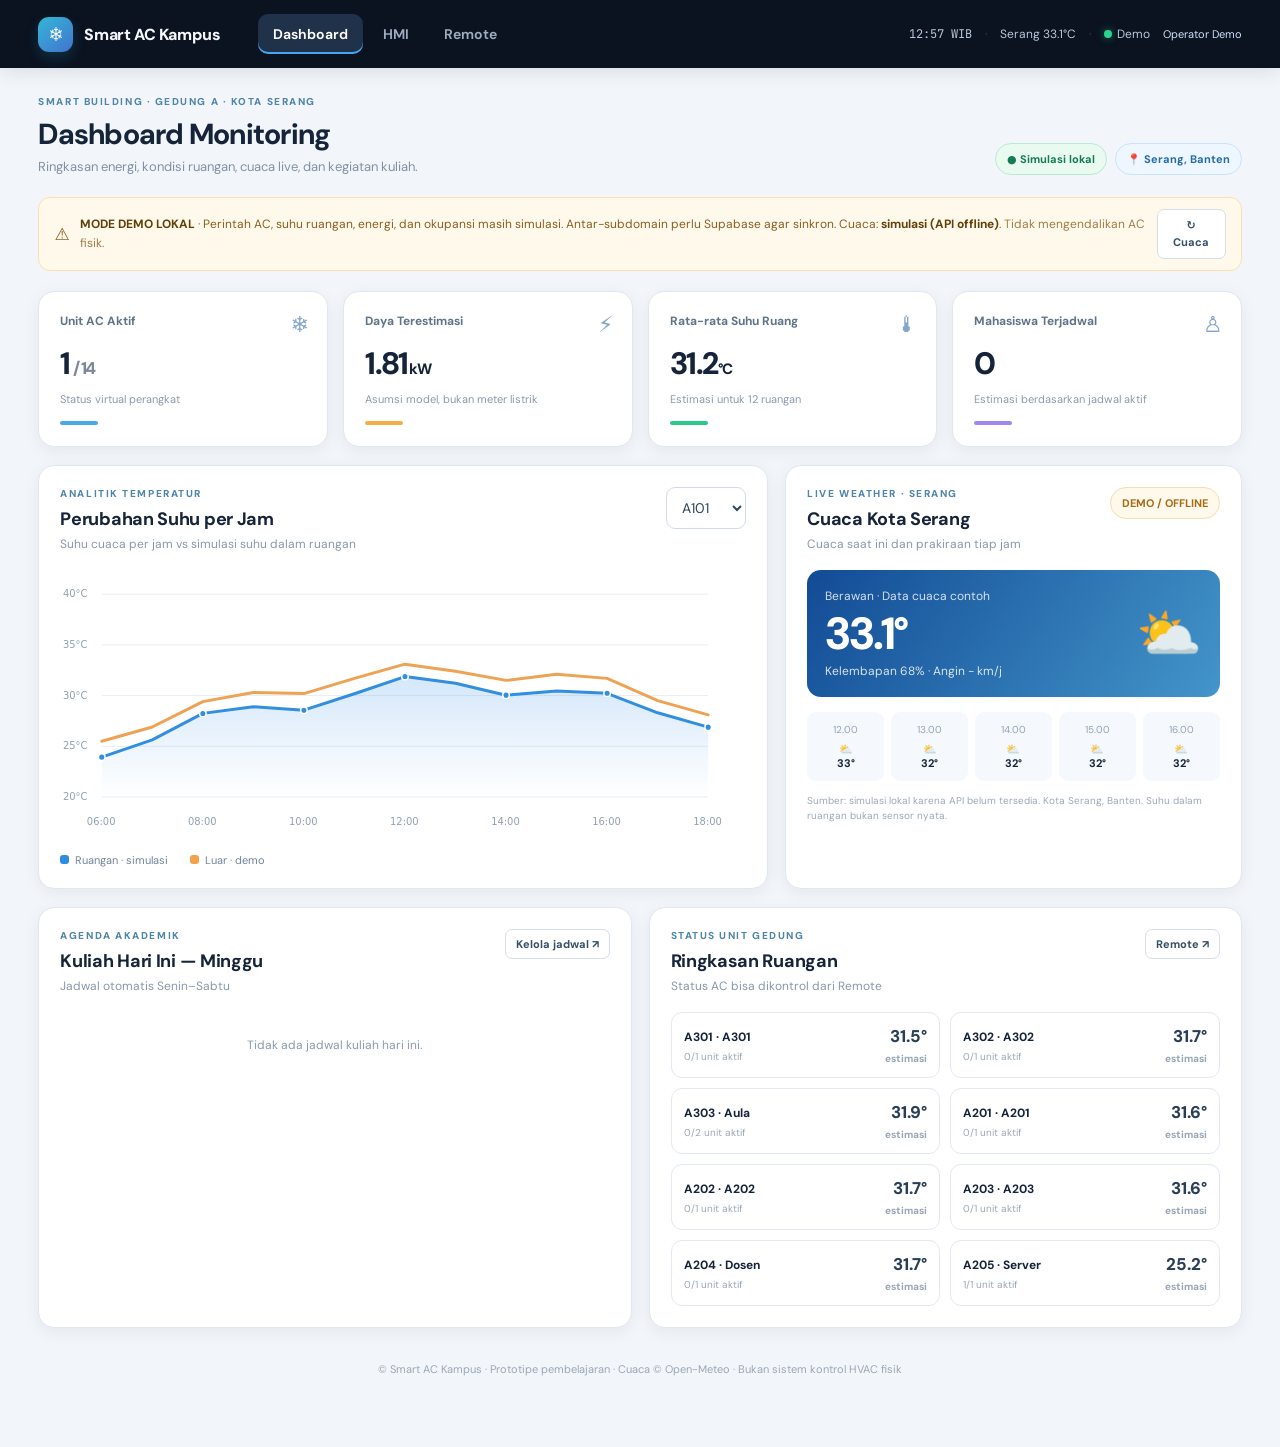
==== index.html @ 3f887e32 "Add files via upload" ====
<!doctype html>
<html lang="id">
<head>
  <meta charset="utf-8" />
  <meta name="viewport" content="width=device-width, initial-scale=1" />
  <meta name="theme-color" content="#0c1320" />
  <meta name="description" content="Smart AC Kampus: monitoring gedung, jadwal kuliah, HMI dan remote terintegrasi cuaca Kota Serang." />
  <title>Dashboard — Smart AC Kampus</title>
  <link rel="stylesheet" href="./style.css" />
</head>
<body data-page="dashboard">
  <div id="app"></div>
  <script src="./config.js"></script>
  <script type="module" src="./app.js"></script>
</body>
</html>
---- style.css ----
@import url('https://fonts.googleapis.com/css2?family=DM+Sans:wght@400;500;600;700;800&family=JetBrains+Mono:wght@400;500;600;700&display=swap');
:root{font-family:'DM Sans',system-ui,Arial,sans-serif;color:#16243a;background:#f2f5f9;font-size:14px;font-synthesis:none}*{box-sizing:border-box}body{margin:0}button,input,select{font:inherit}button{cursor:pointer}button:disabled{opacity:.55;cursor:not-allowed}a{color:inherit;text-decoration:none}button:focus-visible,a:focus-visible,input:focus-visible,select:focus-visible{outline:3px solid #93c5fd;outline-offset:2px}h1,h2,h3,p{margin-top:0}h1{font-size:29px;letter-spacing:-.75px;margin-bottom:5px}h2{font-size:18px;letter-spacing:-.3px;margin-bottom:5px}h3{font-size:14px;margin-bottom:8px}.mono{font-family:'JetBrains Mono',monospace}.subtle{color:#7c889a}.micro{font-size:11px;color:#8190a5}.eyebrow{font-size:10px;letter-spacing:1.55px;color:#4e85a9;font-weight:800;margin-bottom:7px}.strong{font-weight:800}.topbar{background:#0b1220;color:#f5f7fb;min-height:68px;display:flex;align-items:center;padding:0 clamp(17px,3vw,44px);gap:26px;position:sticky;top:0;z-index:50;box-shadow:0 4px 18px #09101d19}.brand{display:flex;align-items:center;gap:11px;font-size:16px;font-weight:800;white-space:nowrap;letter-spacing:-.4px}.brand-icon{width:35px;height:35px;border-radius:11px;background:linear-gradient(140deg,#34b7d6,#4273cf);display:grid;place-items:center;font-size:19px;box-shadow:0 6px 14px #19b8de30}.nav{display:flex;gap:5px;margin-left:12px}.nav a{padding:11px 15px;border-radius:10px;color:#9eacc0;font-weight:650;white-space:nowrap}.nav a.active,.nav a:hover{background:#20314a;color:white}.nav a.active{box-shadow:inset 0 -2px #42a6f5}.top-right{display:flex;align-items:center;gap:13px;margin-left:auto;font-size:12px;color:#b8c7d9;white-space:nowrap}.live-dot{width:8px;height:8px;border-radius:50%;background:#2bd38c;display:inline-block;margin-right:5px;box-shadow:0 0 9px #23cd8988}.mini-sep{opacity:.3}.link-btn{border:1px solid #41536d;background:transparent;color:#e7f0fa;padding:8px 12px;border-radius:8px}.app-wrap{max-width:1580px;margin:auto;padding:27px clamp(15px,3vw,42px) 60px}.page-title{display:flex;align-items:end;justify-content:space-between;gap:15px;margin-bottom:22px;flex-wrap:wrap}.page-title p{color:#8291a5;font-size:13px;margin:0}.title-badges{display:flex;gap:8px;align-items:center;flex-wrap:wrap}.pill{border:1px solid #dce4eb;border-radius:100px;background:#fff;color:#5c6d80;padding:8px 11px;font-size:11px;font-weight:700}.pill.green{border-color:#bbead4;background:#e9faf1;color:#167c51}.pill.amber{border-color:#f6ddb2;background:#fff9ec;color:#a76b15}.pill.blue{border-color:#c9e3ff;background:#eef6ff;color:#246da8}.demo-bar{margin-bottom:20px;border:1px solid #ffdfaf;background:#fff9eb;border-radius:12px;padding:11px 15px;display:flex;gap:10px;align-items:center;color:#8a5e20;font-size:12px;line-height:1.55}.demo-bar i{font-size:17px;font-style:normal}.demo-bar b{color:#62400a}.demo-bar.online{border-color:#bfebdb;background:#edf9f3;color:#267858}.icon-button{border:1px solid #dae3ee;background:white;color:#49657c;border-radius:9px;padding:9px 11px}.btn{border:1px solid #d6dee9;border-radius:10px;background:white;padding:10px 15px;font-weight:750;color:#35516a;display:inline-flex;align-items:center;justify-content:center;gap:7px;transition:background .15s,border-color .15s}.btn:hover{background:#f1f6fc}.btn.primary{background:#276bcc;color:white;border-color:#276bcc;box-shadow:0 4px 10px #276bcc25}.btn.primary:hover{background:#1559b9}.btn.dark{background:#17283c;color:white;border-color:#17283c}.btn.green{background:#159567;color:white;border-color:#159567}.btn.danger{background:#fff0f0;color:#b73741;border-color:#ffb5b9}.btn.sm{padding:7px 10px;font-size:11px;border-radius:7px}.btn.block{width:100%}.card{background:#fff;border:1px solid #e0e7ef;border-radius:16px;box-shadow:0 4px 16px #213a5510;padding:21px;min-width:0}.section-head{display:flex;align-items:start;justify-content:space-between;gap:10px;margin-bottom:18px}.section-head p{color:#8998aa;font-size:12px;margin:0}.section-head h2{margin-bottom:5px}.stats{display:grid;grid-template-columns:repeat(4,1fr);gap:15px;margin-bottom:18px}.stat{position:relative;overflow:hidden}.stat-icon{position:absolute;right:18px;top:18px;color:#83a5c8;font-size:22px}.stat-val{font-size:31px;font-weight:800;letter-spacing:-1.4px;margin-top:14px}.stat-foot{font-size:11px;color:#8b9aab;margin-top:8px}.stat-label{font-size:12px;color:#5f7488;font-weight:700}.stat-accent{height:4px;background:#48a8e9;border-radius:5px;width:38px;margin-top:15px}.stat-accent.green{background:#2ac889}.stat-accent.orange{background:#f6ad43}.stat-accent.purple{background:#9e87f5}.two-col{display:grid;grid-template-columns:minmax(0,1.6fr) minmax(295px,1fr);gap:17px;margin-bottom:18px}.two-col.equal{grid-template-columns:1fr 1fr}.chart{width:100%;height:278px;display:block;overflow:visible}.chart-area{fill:#3f95ee18}.chart-grid{stroke:#e7edf4;stroke-width:1}.chart-text{font-size:10px;fill:#92a0b0;font-family:system-ui}.legend{display:flex;gap:22px;flex-wrap:wrap;color:#718399;font-size:11px;margin-top:5px}.legend i{display:inline-block;width:9px;height:9px;border-radius:3px;margin-right:6px;background:#2f8de1}.legend i.orange{background:#f3a34a}.weather-feature{padding:18px;background:linear-gradient(125deg,#124b95,#4395ca);border-radius:14px;color:white;display:flex;justify-content:space-between;align-items:center;gap:10px}.weather-feature .big{font-size:45px;font-weight:800;letter-spacing:-2px}.weather-feature .condition{font-size:12px;opacity:.82}.weather-icon{font-size:53px}.weather-mini{display:grid;grid-template-columns:repeat(5,1fr);gap:7px;margin-top:15px}.weather-mini>div{background:#f5f8fc;border-radius:9px;padding:11px 5px;text-align:center}.weather-mini b,.weather-mini span{display:block;font-size:11px}.weather-mini span{color:#94a3b5;font-size:10px;margin-bottom:6px}.weather-footer{font-size:10px;color:#9ba8b9;margin:12px 0 0;line-height:1.5}.table-wrap{overflow:auto}.table{border-collapse:collapse;width:100%;text-align:left;min-width:540px}.table th{padding:12px;color:#8290a3;background:#f4f7fb;font-size:11px;font-weight:800;white-space:nowrap}.table td{border-bottom:1px solid #edf0f4;color:#485a70;padding:13px 12px;font-size:12px}.table tr:last-child td{border-bottom:none}.table strong{color:#23354b}.progress-track{width:100%;height:7px;border-radius:10px;background:#eaf0f5;overflow:hidden}.progress-track span{height:100%;display:block;background:linear-gradient(90deg,#5a9ee7,#2bd3bd);border-radius:10px}.status{border-radius:6px;padding:5px 8px;font-size:10px;font-weight:800;display:inline-flex;align-items:center;gap:5px}.status.on{background:#e4f8ef;color:#17916b}.status.off{background:#eef2f6;color:#79879a}.status.manual{background:#fff0dd;color:#b4771c}.status.alert{background:#ffe9e9;color:#c14948}.units-grid{display:grid;grid-template-columns:repeat(2,1fr);gap:10px}.unit-row{display:flex;justify-content:space-between;align-items:center;border:1px solid #e3e9f1;border-radius:11px;padding:12px;gap:10px}.unit-row strong{font-size:12px}.unit-row small{display:block;color:#9ba7b6;font-size:10px;margin-top:5px}.unit-row .reading{text-align:right;font-size:17px;color:#293f57;font-weight:800}.alarm-strip{border:1px solid #f0d6bf;background:#fff8ef;border-radius:12px;display:flex;align-items:center;gap:14px;padding:12px 15px;margin-bottom:18px;flex-wrap:wrap}.alarm-chip{border-radius:6px;background:#d84a50;color:white;padding:6px 10px;font-weight:800;font-size:12px}.alarm-chip.orange{background:#ea9141}.alarm-chip.yellow{background:#e7bd38;color:#594819}.alarm-message{font-size:12px;color:#825b34;flex:1}.alert-list{display:grid;gap:9px}.alert-item{padding:13px;background:#fff8f4;border:1px solid #fbe4d9;border-radius:10px;font-size:12px;color:#a46f4d}.alert-item strong{display:block;color:#99513e;margin-bottom:4px}.hmi-body{background:#eff1f4;min-height:calc(100vh - 68px)}.hmi-body .app-wrap{max-width:none}.hmi-subtabs{display:flex;align-items:center;gap:7px;flex-wrap:wrap;margin-bottom:16px}.hmi-tab{padding:11px 16px;border-radius:9px 9px 0 0;border:1px solid #ccd3db;background:#e2e5e9;color:#435269;font-weight:650}.hmi-tab.active{background:#fff;color:#162a3e;font-weight:800;border-bottom:2px solid #2b8ddc}.hmi-time-status{margin-left:auto;color:#8494a5;font-size:11px}.hmi-layout{display:grid;grid-template-columns:minmax(0,2.25fr) minmax(275px,.95fr);gap:15px;align-items:start}.industrial{background:#fafbfc;border:1px solid #d6dce3;border-radius:11px;padding:18px;min-width:0}.industrial-title{font-size:12px;font-weight:800;color:#687789;letter-spacing:.9px;margin-bottom:15px}.floor-row{display:grid;grid-template-columns:55px 1fr;gap:11px;align-items:center;margin-bottom:12px}.floor-name{font-size:11px;color:#74869a;font-weight:850;display:flex;align-items:center;gap:9px}.floor-name:after{content:'';height:1px;background:#cbd3db;flex:1}.floor-grid{display:grid;gap:8px}.floor-grid.f3{grid-template-columns:1fr 1fr 2.3fr}.floor-grid.f2{grid-template-columns:repeat(5,1fr)}.floor-grid.f1{grid-template-columns:repeat(3,1fr) 1.65fr}.room-tile{position:relative;min-height:174px;border:1px solid #b8c3cf;background:#eff2f5;border-radius:6px;padding:11px;text-align:left;color:#26394a;display:flex;flex-direction:column;align-items:start;box-shadow:inset 0 1px white;transition:border .15s,background .15s}.room-tile:hover{background:#e5f0fa;border-color:#428ee4}.room-tile.selected{border:2px solid #3b8cde;box-shadow:0 0 0 2px #72b4ff33}.room-tile.hot{background:#fff3e9}.room-tile.server{background:#e0e7ed}.room-code{font-size:13px;font-weight:900}.room-type{font-size:10px;color:#8293a6;margin-top:1px}.room-temp{font-size:24px;letter-spacing:-.7px;font-weight:900;margin-top:8px}.room-temp.hot{color:#c16d23}.room-info{font-size:10px;color:#7e8fa2;margin-top:3px}.unit-chips{margin-top:auto;display:flex;gap:5px;flex-wrap:wrap;padding-top:12px}.unit-chip{display:flex;flex-direction:column;justify-content:center;align-items:center;border:2px solid #263645;color:white;background:#263645;border-radius:5px;min-width:52px;padding:5px 6px;font-size:10px;font-weight:800;line-height:1.2}.unit-chip.off{background:#7d8c9c;border-color:#7d8c9c}.unit-chip.manual{border-color:#f3bb23}.unit-chip.alert{border-color:#e64f54}.plan-bottom{display:flex;gap:18px;font-size:10px;color:#8392a2;margin-top:10px;flex-wrap:wrap}.plan-bottom b{font-size:15px;margin-right:4px}.side-stack{display:grid;gap:13px}.face-unit{padding:12px;border:1px solid #e0e6eb;background:#fff;border-radius:9px;margin:9px 0}.face-unit:first-child{margin-top:0}.face-head{display:flex;justify-content:space-between;gap:6px;align-items:center}.face-actions{display:flex;gap:7px;flex-wrap:wrap;align-items:center;margin-top:12px}.face-actions .btn{padding:7px 10px;font-size:11px}.group-grid{display:grid;grid-template-columns:1fr 1fr;gap:8px;margin-top:12px}.group-grid .btn{font-size:11px;padding:12px 6px}.field-label{display:block;font-size:11px;font-weight:800;color:#78899c;margin-bottom:7px}.select,.input{border:1px solid #d3dce6;border-radius:9px;background:#fff;padding:10px 11px;color:#30475e;min-width:0}.select.full,.input.full{width:100%}.toggle-row{display:flex;justify-content:space-between;align-items:center;gap:15px;border-bottom:1px solid #e3e9ee;padding:12px 0;font-size:13px}.toggle-row input[type=checkbox]{width:18px;height:18px;accent-color:#267cd4}.form-columns{display:grid;grid-template-columns:1fr 1fr;gap:25px}.subhead{font-weight:800;color:#677c8e;font-size:12px;letter-spacing:.9px;margin:27px 0 12px}.days-tabs{display:flex;gap:7px;flex-wrap:wrap;margin-bottom:15px}.days-tabs button{padding:10px 15px;border:1px solid #dce3eb;border-radius:9px;background:#fff;color:#65798d;font-weight:750}.days-tabs button.active{background:#226dbf;color:white;border-color:#226dbf}.form-grid{display:grid;grid-template-columns:1fr 1fr;gap:12px}.modal-backdrop{position:fixed;inset:0;background:#101a2ab8;display:grid;place-items:center;z-index:100;padding:15px}.modal{width:min(510px,100%);background:#fff;border-radius:18px;padding:25px;box-shadow:0 25px 80px #0006}.modal .field-label{margin:12px 0 5px}.modal-actions{display:flex;justify-content:end;gap:10px;margin-top:23px}.remote-body{background:#101216;color:#edf1f5;min-height:calc(100vh - 68px)}.remote-body .app-wrap{max-width:1240px}.remote-head{text-align:center;margin:5px 0 25px}.remote-head h1{color:white}.remote-head p{color:#96a0b1}.remote-head .pill{background:#1d2834;color:#add7fe;border-color:#314255}.remote-layout{display:grid;grid-template-columns:minmax(290px,.9fr) minmax(350px,1.1fr);gap:45px;align-items:start;margin-top:23px}.remote-side .dark-card{background:#1d222a;color:#d9e0e9;border:1px solid #303b46;border-radius:15px;padding:20px;margin-bottom:16px}.remote-side .dark-card h2{color:white}.remote-side .dark-card p{font-size:12px;color:#93a1b3}.remote-side .select{background:#151b23;border-color:#425269;color:#e5effb}.remote-side .status{margin-top:8px}.remote-side .label-value{border-bottom:1px solid #36404e;padding:12px 0;display:flex;justify-content:space-between;font-size:12px;color:#99aabe}.remote-side .label-value strong{color:#f0f7ff}.remote-control-wrap{display:flex;flex-direction:column;align-items:center;gap:13px}.remote-shell{background:linear-gradient(140deg,#f9f9f5,#d9ddd9);padding:24px;border-radius:39px;width:min(385px,100%);box-shadow:0 26px 55px #0007,inset 0 3px #ffffff; color:#111c19;border:1px solid #fff}.remote-screen{background:linear-gradient(145deg,#b5c9ad,#a9c2a5);height:188px;border-radius:14px;border:3px solid #91aa8d;padding:14px;color:#1b3420;font-family:'JetBrains Mono',monospace;box-shadow:inset 0 3px 8px #6a8a6e30}.screen-top,.screen-bottom{display:flex;justify-content:space-between;font-size:11px}.screen-temp{font-size:74px;text-align:center;font-weight:650;line-height:1.35;letter-spacing:-5px}.screen-temp sup{font-size:24px;letter-spacing:0;vertical-align:top;position:relative;top:19px}.screen-bottom{font-size:10px;justify-content:center;gap:8px}.screen-mode{text-align:right;font-size:10px;margin-top:7px}.remote-device-label{text-align:center;color:#192c2b;font-weight:850;margin:16px 0 2px}.remote-device-detail{text-align:center;font-size:10px;color:#8d9da5;margin-bottom:17px}.remote-buttons{display:grid;grid-template-columns:repeat(3,1fr);gap:12px}.remote-button{height:56px;border-radius:15px;border:1px solid #ffffff;background:linear-gradient(#fefefe,#dee1df);box-shadow:0 3px 0 #bbc1bd,0 6px 9px #0002;color:#203347;font-size:13px;font-weight:850}.remote-button:active{transform:translateY(2px);box-shadow:0 1px 0 #bbc1bd}.remote-button.power.active{background:linear-gradient(#23bc65,#178448);color:#fff;border-color:#1ba253}.remote-button.power.off{background:linear-gradient(#d45a64,#a92c42);color:#fff}.remote-button.plusminus{font-size:27px}.remote-button.manual{grid-column:1/4;border:2px solid #4e9afb;height:54px}.remote-device-foot{text-align:center;color:#8795a6;font-size:11px;line-height:1.65;max-width:390px}.remote-body .demo-bar{background:#20252b;border:1px solid #544a31;color:#dbc18b}.remote-body .demo-bar.online{border-color:#276049;color:#90dcba}.remote-body .demo-bar b{color:#fff0cb}.remote-body .page-title,.remote-body .alarm-strip{display:none}.remote-body .status.on{background:#153c2d}.remote-body .status.manual{background:#513f26}.remote-body .status.off{background:#354150}.toast-stack{position:fixed;right:18px;bottom:18px;z-index:120;display:grid;gap:9px}.toast{max-width:370px;border-radius:11px;background:#21334b;color:white;font-size:12px;padding:12px 15px;box-shadow:0 12px 30px #12203055}.toast.error{background:#a3383f}.auth-area{display:flex;align-items:center;gap:7px}.help-line{font-size:11px;color:#94a1b2;line-height:1.7}.foot-note{text-align:center;margin-top:34px;color:#9ba7b5;font-size:11px}.busy{opacity:.65;pointer-events:none}.user-tag{color:#cfe2fa;font-size:11px;max-width:120px;overflow:hidden;text-overflow:ellipsis}.empty{padding:25px;text-align:center;color:#8b9aad;font-size:12px}.notice{padding:13px;border-radius:9px;background:#f0f6fe;color:#47769c;border:1px solid #d5e9fc;font-size:12px}.divider{height:1px;background:#e7edf3;margin:15px 0}.remote-body .divider{background:#3e4751}@media(max-width:1160px){.top-right .mini-sep,.top-right .header-conditions{display:none}.hmi-layout{grid-template-columns:1fr}.side-stack{grid-template-columns:repeat(2,1fr)}.side-stack>.industrial:last-child{grid-column:1/-1}.floor-grid.f2{grid-template-columns:repeat(5,1fr)}.two-col{grid-template-columns:1fr 1fr}}@media(max-width:900px){.topbar{flex-wrap:wrap;gap:9px;min-height:66px;padding:9px 16px}.brand{font-size:14px}.nav{order:3;width:100%;margin:0;justify-content:center}.nav a{padding:9px 15px}.top-right{font-size:11px}.stats{grid-template-columns:repeat(2,1fr)}.two-col,.two-col.equal{grid-template-columns:1fr}.remote-layout{grid-template-columns:1fr;gap:20px}.remote-side{order:2;display:grid;grid-template-columns:1fr 1fr;gap:12px}.remote-side .dark-card{margin:0}.remote-control-wrap{order:1}.app-wrap{padding-top:18px}}@media(max-width:640px){.top-right .header-clock,.top-right .user-tag{display:none}.brand{font-size:13px}.nav a{font-size:12px}.app-wrap{padding:18px 11px 50px}.page-title h1{font-size:25px}.card{padding:15px;border-radius:12px}.stats{gap:9px}.stat-val{font-size:25px}.stat{min-height:140px}.weather-mini{grid-template-columns:repeat(5,1fr)}.weather-mini>div{padding:9px 2px}.units-grid{grid-template-columns:1fr}.floorplan-overflow{overflow-x:auto}.floorplan-inner{min-width:780px}.side-stack{grid-template-columns:1fr}.side-stack>.industrial:last-child{grid-column:auto}.form-columns,.form-grid{grid-template-columns:1fr}.hmi-time-status{width:100%;margin:0}.industrial{padding:13px}.remote-side{grid-template-columns:1fr}.remote-shell{width:min(370px,100%);padding:20px}.remote-screen{height:177px}.remote-device-foot{max-width:350px}.remote-head h1{font-size:24px}}
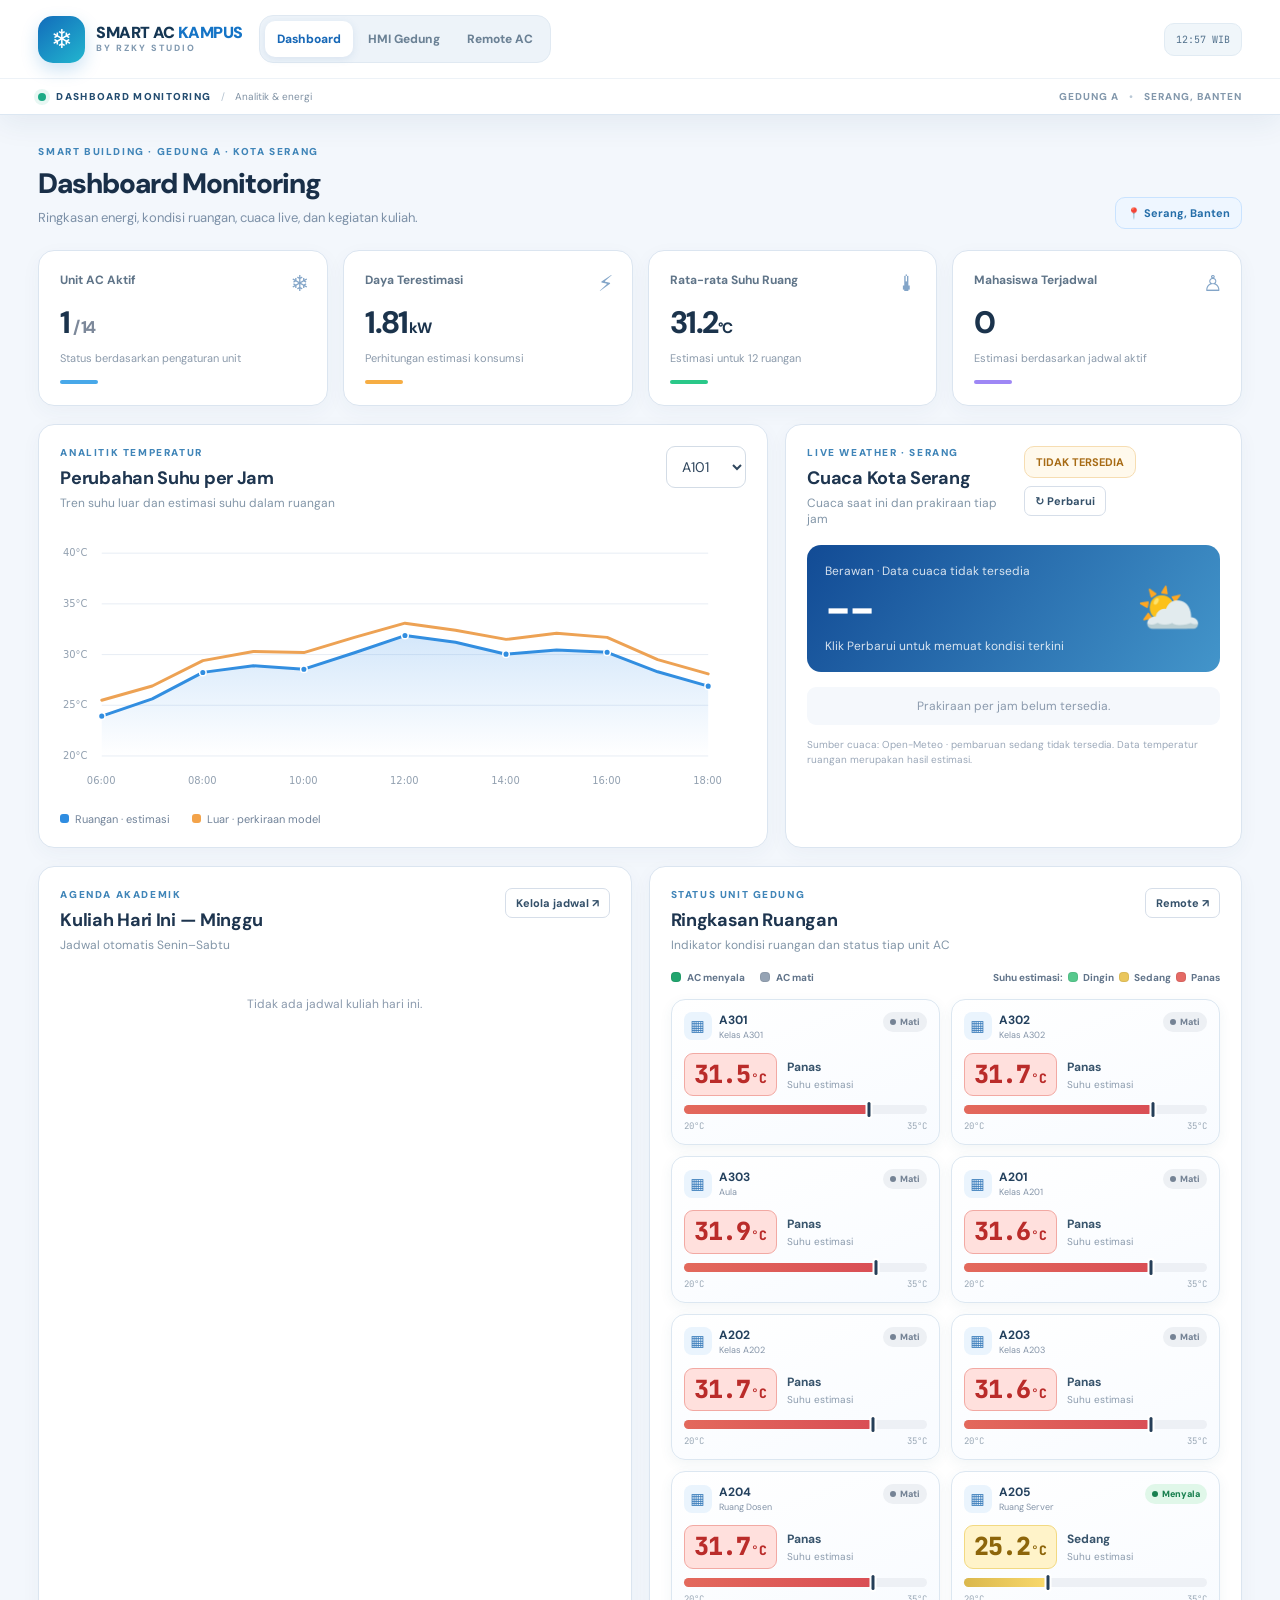
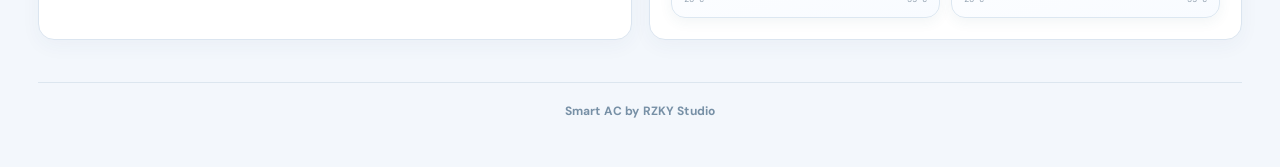
==== commit 217abcd0: "Add files via upload" ====
--- a/index.html
+++ b/index.html
@@ -3,9 +3,9 @@
 <head>
   <meta charset="utf-8" />
   <meta name="viewport" content="width=device-width, initial-scale=1" />
-  <meta name="theme-color" content="#0c1320" />
+  <meta name="theme-color" content="#f3f7fc" />
   <meta name="description" content="Smart AC Kampus: monitoring gedung, jadwal kuliah, HMI dan remote terintegrasi cuaca Kota Serang." />
-  <title>Dashboard — Smart AC Kampus</title>
+  <title>Dashboard Monitoring | Smart AC by RZKY Studio</title>
   <link rel="stylesheet" href="./style.css" />
 </head>
 <body data-page="dashboard">
--- a/style.css
+++ b/style.css
@@ -1,2 +1,329 @@
 @import url('https://fonts.googleapis.com/css2?family=DM+Sans:wght@400;500;600;700;800&family=JetBrains+Mono:wght@400;500;600;700&display=swap');
 :root{font-family:'DM Sans',system-ui,Arial,sans-serif;color:#16243a;background:#f2f5f9;font-size:14px;font-synthesis:none}*{box-sizing:border-box}body{margin:0}button,input,select{font:inherit}button{cursor:pointer}button:disabled{opacity:.55;cursor:not-allowed}a{color:inherit;text-decoration:none}button:focus-visible,a:focus-visible,input:focus-visible,select:focus-visible{outline:3px solid #93c5fd;outline-offset:2px}h1,h2,h3,p{margin-top:0}h1{font-size:29px;letter-spacing:-.75px;margin-bottom:5px}h2{font-size:18px;letter-spacing:-.3px;margin-bottom:5px}h3{font-size:14px;margin-bottom:8px}.mono{font-family:'JetBrains Mono',monospace}.subtle{color:#7c889a}.micro{font-size:11px;color:#8190a5}.eyebrow{font-size:10px;letter-spacing:1.55px;color:#4e85a9;font-weight:800;margin-bottom:7px}.strong{font-weight:800}.topbar{background:#0b1220;color:#f5f7fb;min-height:68px;display:flex;align-items:center;padding:0 clamp(17px,3vw,44px);gap:26px;position:sticky;top:0;z-index:50;box-shadow:0 4px 18px #09101d19}.brand{display:flex;align-items:center;gap:11px;font-size:16px;font-weight:800;white-space:nowrap;letter-spacing:-.4px}.brand-icon{width:35px;height:35px;border-radius:11px;background:linear-gradient(140deg,#34b7d6,#4273cf);display:grid;place-items:center;font-size:19px;box-shadow:0 6px 14px #19b8de30}.nav{display:flex;gap:5px;margin-left:12px}.nav a{padding:11px 15px;border-radius:10px;color:#9eacc0;font-weight:650;white-space:nowrap}.nav a.active,.nav a:hover{background:#20314a;color:white}.nav a.active{box-shadow:inset 0 -2px #42a6f5}.top-right{display:flex;align-items:center;gap:13px;margin-left:auto;font-size:12px;color:#b8c7d9;white-space:nowrap}.live-dot{width:8px;height:8px;border-radius:50%;background:#2bd38c;display:inline-block;margin-right:5px;box-shadow:0 0 9px #23cd8988}.mini-sep{opacity:.3}.link-btn{border:1px solid #41536d;background:transparent;color:#e7f0fa;padding:8px 12px;border-radius:8px}.app-wrap{max-width:1580px;margin:auto;padding:27px clamp(15px,3vw,42px) 60px}.page-title{display:flex;align-items:end;justify-content:space-between;gap:15px;margin-bottom:22px;flex-wrap:wrap}.page-title p{color:#8291a5;font-size:13px;margin:0}.title-badges{display:flex;gap:8px;align-items:center;flex-wrap:wrap}.pill{border:1px solid #dce4eb;border-radius:100px;background:#fff;color:#5c6d80;padding:8px 11px;font-size:11px;font-weight:700}.pill.green{border-color:#bbead4;background:#e9faf1;color:#167c51}.pill.amber{border-color:#f6ddb2;background:#fff9ec;color:#a76b15}.pill.blue{border-color:#c9e3ff;background:#eef6ff;color:#246da8}.demo-bar{margin-bottom:20px;border:1px solid #ffdfaf;background:#fff9eb;border-radius:12px;padding:11px 15px;display:flex;gap:10px;align-items:center;color:#8a5e20;font-size:12px;line-height:1.55}.demo-bar i{font-size:17px;font-style:normal}.demo-bar b{color:#62400a}.demo-bar.online{border-color:#bfebdb;background:#edf9f3;color:#267858}.icon-button{border:1px solid #dae3ee;background:white;color:#49657c;border-radius:9px;padding:9px 11px}.btn{border:1px solid #d6dee9;border-radius:10px;background:white;padding:10px 15px;font-weight:750;color:#35516a;display:inline-flex;align-items:center;justify-content:center;gap:7px;transition:background .15s,border-color .15s}.btn:hover{background:#f1f6fc}.btn.primary{background:#276bcc;color:white;border-color:#276bcc;box-shadow:0 4px 10px #276bcc25}.btn.primary:hover{background:#1559b9}.btn.dark{background:#17283c;color:white;border-color:#17283c}.btn.green{background:#159567;color:white;border-color:#159567}.btn.danger{background:#fff0f0;color:#b73741;border-color:#ffb5b9}.btn.sm{padding:7px 10px;font-size:11px;border-radius:7px}.btn.block{width:100%}.card{background:#fff;border:1px solid #e0e7ef;border-radius:16px;box-shadow:0 4px 16px #213a5510;padding:21px;min-width:0}.section-head{display:flex;align-items:start;justify-content:space-between;gap:10px;margin-bottom:18px}.section-head p{color:#8998aa;font-size:12px;margin:0}.section-head h2{margin-bottom:5px}.stats{display:grid;grid-template-columns:repeat(4,1fr);gap:15px;margin-bottom:18px}.stat{position:relative;overflow:hidden}.stat-icon{position:absolute;right:18px;top:18px;color:#83a5c8;font-size:22px}.stat-val{font-size:31px;font-weight:800;letter-spacing:-1.4px;margin-top:14px}.stat-foot{font-size:11px;color:#8b9aab;margin-top:8px}.stat-label{font-size:12px;color:#5f7488;font-weight:700}.stat-accent{height:4px;background:#48a8e9;border-radius:5px;width:38px;margin-top:15px}.stat-accent.green{background:#2ac889}.stat-accent.orange{background:#f6ad43}.stat-accent.purple{background:#9e87f5}.two-col{display:grid;grid-template-columns:minmax(0,1.6fr) minmax(295px,1fr);gap:17px;margin-bottom:18px}.two-col.equal{grid-template-columns:1fr 1fr}.chart{width:100%;height:278px;display:block;overflow:visible}.chart-area{fill:#3f95ee18}.chart-grid{stroke:#e7edf4;stroke-width:1}.chart-text{font-size:10px;fill:#92a0b0;font-family:system-ui}.legend{display:flex;gap:22px;flex-wrap:wrap;color:#718399;font-size:11px;margin-top:5px}.legend i{display:inline-block;width:9px;height:9px;border-radius:3px;margin-right:6px;background:#2f8de1}.legend i.orange{background:#f3a34a}.weather-feature{padding:18px;background:linear-gradient(125deg,#124b95,#4395ca);border-radius:14px;color:white;display:flex;justify-content:space-between;align-items:center;gap:10px}.weather-feature .big{font-size:45px;font-weight:800;letter-spacing:-2px}.weather-feature .condition{font-size:12px;opacity:.82}.weather-icon{font-size:53px}.weather-mini{display:grid;grid-template-columns:repeat(5,1fr);gap:7px;margin-top:15px}.weather-mini>div{background:#f5f8fc;border-radius:9px;padding:11px 5px;text-align:center}.weather-mini b,.weather-mini span{display:block;font-size:11px}.weather-mini span{color:#94a3b5;font-size:10px;margin-bottom:6px}.weather-footer{font-size:10px;color:#9ba8b9;margin:12px 0 0;line-height:1.5}.table-wrap{overflow:auto}.table{border-collapse:collapse;width:100%;text-align:left;min-width:540px}.table th{padding:12px;color:#8290a3;background:#f4f7fb;font-size:11px;font-weight:800;white-space:nowrap}.table td{border-bottom:1px solid #edf0f4;color:#485a70;padding:13px 12px;font-size:12px}.table tr:last-child td{border-bottom:none}.table strong{color:#23354b}.progress-track{width:100%;height:7px;border-radius:10px;background:#eaf0f5;overflow:hidden}.progress-track span{height:100%;display:block;background:linear-gradient(90deg,#5a9ee7,#2bd3bd);border-radius:10px}.status{border-radius:6px;padding:5px 8px;font-size:10px;font-weight:800;display:inline-flex;align-items:center;gap:5px}.status.on{background:#e4f8ef;color:#17916b}.status.off{background:#eef2f6;color:#79879a}.status.manual{background:#fff0dd;color:#b4771c}.status.alert{background:#ffe9e9;color:#c14948}.units-grid{display:grid;grid-template-columns:repeat(2,1fr);gap:10px}.unit-row{display:flex;justify-content:space-between;align-items:center;border:1px solid #e3e9f1;border-radius:11px;padding:12px;gap:10px}.unit-row strong{font-size:12px}.unit-row small{display:block;color:#9ba7b6;font-size:10px;margin-top:5px}.unit-row .reading{text-align:right;font-size:17px;color:#293f57;font-weight:800}.alarm-strip{border:1px solid #f0d6bf;background:#fff8ef;border-radius:12px;display:flex;align-items:center;gap:14px;padding:12px 15px;margin-bottom:18px;flex-wrap:wrap}.alarm-chip{border-radius:6px;background:#d84a50;color:white;padding:6px 10px;font-weight:800;font-size:12px}.alarm-chip.orange{background:#ea9141}.alarm-chip.yellow{background:#e7bd38;color:#594819}.alarm-message{font-size:12px;color:#825b34;flex:1}.alert-list{display:grid;gap:9px}.alert-item{padding:13px;background:#fff8f4;border:1px solid #fbe4d9;border-radius:10px;font-size:12px;color:#a46f4d}.alert-item strong{display:block;color:#99513e;margin-bottom:4px}.hmi-body{background:#eff1f4;min-height:calc(100vh - 68px)}.hmi-body .app-wrap{max-width:none}.hmi-subtabs{display:flex;align-items:center;gap:7px;flex-wrap:wrap;margin-bottom:16px}.hmi-tab{padding:11px 16px;border-radius:9px 9px 0 0;border:1px solid #ccd3db;background:#e2e5e9;color:#435269;font-weight:650}.hmi-tab.active{background:#fff;color:#162a3e;font-weight:800;border-bottom:2px solid #2b8ddc}.hmi-time-status{margin-left:auto;color:#8494a5;font-size:11px}.hmi-layout{display:grid;grid-template-columns:minmax(0,2.25fr) minmax(275px,.95fr);gap:15px;align-items:start}.industrial{background:#fafbfc;border:1px solid #d6dce3;border-radius:11px;padding:18px;min-width:0}.industrial-title{font-size:12px;font-weight:800;color:#687789;letter-spacing:.9px;margin-bottom:15px}.floor-row{display:grid;grid-template-columns:55px 1fr;gap:11px;align-items:center;margin-bottom:12px}.floor-name{font-size:11px;color:#74869a;font-weight:850;display:flex;align-items:center;gap:9px}.floor-name:after{content:'';height:1px;background:#cbd3db;flex:1}.floor-grid{display:grid;gap:8px}.floor-grid.f3{grid-template-columns:1fr 1fr 2.3fr}.floor-grid.f2{grid-template-columns:repeat(5,1fr)}.floor-grid.f1{grid-template-columns:repeat(3,1fr) 1.65fr}.room-tile{position:relative;min-height:174px;border:1px solid #b8c3cf;background:#eff2f5;border-radius:6px;padding:11px;text-align:left;color:#26394a;display:flex;flex-direction:column;align-items:start;box-shadow:inset 0 1px white;transition:border .15s,background .15s}.room-tile:hover{background:#e5f0fa;border-color:#428ee4}.room-tile.selected{border:2px solid #3b8cde;box-shadow:0 0 0 2px #72b4ff33}.room-tile.hot{background:#fff3e9}.room-tile.server{background:#e0e7ed}.room-code{font-size:13px;font-weight:900}.room-type{font-size:10px;color:#8293a6;margin-top:1px}.room-temp{font-size:24px;letter-spacing:-.7px;font-weight:900;margin-top:8px}.room-temp.hot{color:#c16d23}.room-info{font-size:10px;color:#7e8fa2;margin-top:3px}.unit-chips{margin-top:auto;display:flex;gap:5px;flex-wrap:wrap;padding-top:12px}.unit-chip{display:flex;flex-direction:column;justify-content:center;align-items:center;border:2px solid #263645;color:white;background:#263645;border-radius:5px;min-width:52px;padding:5px 6px;font-size:10px;font-weight:800;line-height:1.2}.unit-chip.off{background:#7d8c9c;border-color:#7d8c9c}.unit-chip.manual{border-color:#f3bb23}.unit-chip.alert{border-color:#e64f54}.plan-bottom{display:flex;gap:18px;font-size:10px;color:#8392a2;margin-top:10px;flex-wrap:wrap}.plan-bottom b{font-size:15px;margin-right:4px}.side-stack{display:grid;gap:13px}.face-unit{padding:12px;border:1px solid #e0e6eb;background:#fff;border-radius:9px;margin:9px 0}.face-unit:first-child{margin-top:0}.face-head{display:flex;justify-content:space-between;gap:6px;align-items:center}.face-actions{display:flex;gap:7px;flex-wrap:wrap;align-items:center;margin-top:12px}.face-actions .btn{padding:7px 10px;font-size:11px}.group-grid{display:grid;grid-template-columns:1fr 1fr;gap:8px;margin-top:12px}.group-grid .btn{font-size:11px;padding:12px 6px}.field-label{display:block;font-size:11px;font-weight:800;color:#78899c;margin-bottom:7px}.select,.input{border:1px solid #d3dce6;border-radius:9px;background:#fff;padding:10px 11px;color:#30475e;min-width:0}.select.full,.input.full{width:100%}.toggle-row{display:flex;justify-content:space-between;align-items:center;gap:15px;border-bottom:1px solid #e3e9ee;padding:12px 0;font-size:13px}.toggle-row input[type=checkbox]{width:18px;height:18px;accent-color:#267cd4}.form-columns{display:grid;grid-template-columns:1fr 1fr;gap:25px}.subhead{font-weight:800;color:#677c8e;font-size:12px;letter-spacing:.9px;margin:27px 0 12px}.days-tabs{display:flex;gap:7px;flex-wrap:wrap;margin-bottom:15px}.days-tabs button{padding:10px 15px;border:1px solid #dce3eb;border-radius:9px;background:#fff;color:#65798d;font-weight:750}.days-tabs button.active{background:#226dbf;color:white;border-color:#226dbf}.form-grid{display:grid;grid-template-columns:1fr 1fr;gap:12px}.modal-backdrop{position:fixed;inset:0;background:#101a2ab8;display:grid;place-items:center;z-index:100;padding:15px}.modal{width:min(510px,100%);background:#fff;border-radius:18px;padding:25px;box-shadow:0 25px 80px #0006}.modal .field-label{margin:12px 0 5px}.modal-actions{display:flex;justify-content:end;gap:10px;margin-top:23px}.remote-body{background:#101216;color:#edf1f5;min-height:calc(100vh - 68px)}.remote-body .app-wrap{max-width:1240px}.remote-head{text-align:center;margin:5px 0 25px}.remote-head h1{color:white}.remote-head p{color:#96a0b1}.remote-head .pill{background:#1d2834;color:#add7fe;border-color:#314255}.remote-layout{display:grid;grid-template-columns:minmax(290px,.9fr) minmax(350px,1.1fr);gap:45px;align-items:start;margin-top:23px}.remote-side .dark-card{background:#1d222a;color:#d9e0e9;border:1px solid #303b46;border-radius:15px;padding:20px;margin-bottom:16px}.remote-side .dark-card h2{color:white}.remote-side .dark-card p{font-size:12px;color:#93a1b3}.remote-side .select{background:#151b23;border-color:#425269;color:#e5effb}.remote-side .status{margin-top:8px}.remote-side .label-value{border-bottom:1px solid #36404e;padding:12px 0;display:flex;justify-content:space-between;font-size:12px;color:#99aabe}.remote-side .label-value strong{color:#f0f7ff}.remote-control-wrap{display:flex;flex-direction:column;align-items:center;gap:13px}.remote-shell{background:linear-gradient(140deg,#f9f9f5,#d9ddd9);padding:24px;border-radius:39px;width:min(385px,100%);box-shadow:0 26px 55px #0007,inset 0 3px #ffffff; color:#111c19;border:1px solid #fff}.remote-screen{background:linear-gradient(145deg,#b5c9ad,#a9c2a5);height:188px;border-radius:14px;border:3px solid #91aa8d;padding:14px;color:#1b3420;font-family:'JetBrains Mono',monospace;box-shadow:inset 0 3px 8px #6a8a6e30}.screen-top,.screen-bottom{display:flex;justify-content:space-between;font-size:11px}.screen-temp{font-size:74px;text-align:center;font-weight:650;line-height:1.35;letter-spacing:-5px}.screen-temp sup{font-size:24px;letter-spacing:0;vertical-align:top;position:relative;top:19px}.screen-bottom{font-size:10px;justify-content:center;gap:8px}.screen-mode{text-align:right;font-size:10px;margin-top:7px}.remote-device-label{text-align:center;color:#192c2b;font-weight:850;margin:16px 0 2px}.remote-device-detail{text-align:center;font-size:10px;color:#8d9da5;margin-bottom:17px}.remote-buttons{display:grid;grid-template-columns:repeat(3,1fr);gap:12px}.remote-button{height:56px;border-radius:15px;border:1px solid #ffffff;background:linear-gradient(#fefefe,#dee1df);box-shadow:0 3px 0 #bbc1bd,0 6px 9px #0002;color:#203347;font-size:13px;font-weight:850}.remote-button:active{transform:translateY(2px);box-shadow:0 1px 0 #bbc1bd}.remote-button.power.active{background:linear-gradient(#23bc65,#178448);color:#fff;border-color:#1ba253}.remote-button.power.off{background:linear-gradient(#d45a64,#a92c42);color:#fff}.remote-button.plusminus{font-size:27px}.remote-button.manual{grid-column:1/4;border:2px solid #4e9afb;height:54px}.remote-device-foot{text-align:center;color:#8795a6;font-size:11px;line-height:1.65;max-width:390px}.remote-body .demo-bar{background:#20252b;border:1px solid #544a31;color:#dbc18b}.remote-body .demo-bar.online{border-color:#276049;color:#90dcba}.remote-body .demo-bar b{color:#fff0cb}.remote-body .page-title,.remote-body .alarm-strip{display:none}.remote-body .status.on{background:#153c2d}.remote-body .status.manual{background:#513f26}.remote-body .status.off{background:#354150}.toast-stack{position:fixed;right:18px;bottom:18px;z-index:120;display:grid;gap:9px}.toast{max-width:370px;border-radius:11px;background:#21334b;color:white;font-size:12px;padding:12px 15px;box-shadow:0 12px 30px #12203055}.toast.error{background:#a3383f}.auth-area{display:flex;align-items:center;gap:7px}.help-line{font-size:11px;color:#94a1b2;line-height:1.7}.foot-note{text-align:center;margin-top:34px;color:#9ba7b5;font-size:11px}.busy{opacity:.65;pointer-events:none}.user-tag{color:#cfe2fa;font-size:11px;max-width:120px;overflow:hidden;text-overflow:ellipsis}.empty{padding:25px;text-align:center;color:#8b9aad;font-size:12px}.notice{padding:13px;border-radius:9px;background:#f0f6fe;color:#47769c;border:1px solid #d5e9fc;font-size:12px}.divider{height:1px;background:#e7edf3;margin:15px 0}.remote-body .divider{background:#3e4751}@media(max-width:1160px){.top-right .mini-sep,.top-right .header-conditions{display:none}.hmi-layout{grid-template-columns:1fr}.side-stack{grid-template-columns:repeat(2,1fr)}.side-stack>.industrial:last-child{grid-column:1/-1}.floor-grid.f2{grid-template-columns:repeat(5,1fr)}.two-col{grid-template-columns:1fr 1fr}}@media(max-width:900px){.topbar{flex-wrap:wrap;gap:9px;min-height:66px;padding:9px 16px}.brand{font-size:14px}.nav{order:3;width:100%;margin:0;justify-content:center}.nav a{padding:9px 15px}.top-right{font-size:11px}.stats{grid-template-columns:repeat(2,1fr)}.two-col,.two-col.equal{grid-template-columns:1fr}.remote-layout{grid-template-columns:1fr;gap:20px}.remote-side{order:2;display:grid;grid-template-columns:1fr 1fr;gap:12px}.remote-side .dark-card{margin:0}.remote-control-wrap{order:1}.app-wrap{padding-top:18px}}@media(max-width:640px){.top-right .header-clock,.top-right .user-tag{display:none}.brand{font-size:13px}.nav a{font-size:12px}.app-wrap{padding:18px 11px 50px}.page-title h1{font-size:25px}.card{padding:15px;border-radius:12px}.stats{gap:9px}.stat-val{font-size:25px}.stat{min-height:140px}.weather-mini{grid-template-columns:repeat(5,1fr)}.weather-mini>div{padding:9px 2px}.units-grid{grid-template-columns:1fr}.floorplan-overflow{overflow-x:auto}.floorplan-inner{min-width:780px}.side-stack{grid-template-columns:1fr}.side-stack>.industrial:last-child{grid-column:auto}.form-columns,.form-grid{grid-template-columns:1fr}.hmi-time-status{width:100%;margin:0}.industrial{padding:13px}.remote-side{grid-template-columns:1fr}.remote-shell{width:min(370px,100%);padding:20px}.remote-screen{height:177px}.remote-device-foot{max-width:350px}.remote-head h1{font-size:24px}}
+
+
+/* ================== HMI DENAH STATUS + HEATMAP ==================
+   Status unit: hijau (ON), abu-abu (OFF). Suhu: estimasi model, bukan sensor.
+   Tambahan CSS ini sengaja ada di akhir agar menimpa warna denah sebelumnya.
+*/
+.hmi-body .floor-grid { gap: 9px; }
+.hmi-body .room-tile {
+  min-height: 188px;
+  padding: 11px;
+  border-radius: 11px;
+  box-shadow: 0 2px 8px rgba(25,50,72,.08), inset 0 1px rgba(255,255,255,.7);
+  transition: background .18s, border-color .18s, transform .18s, box-shadow .18s;
+  isolation: isolate;
+}
+.hmi-body .room-tile.room-on {
+  background: linear-gradient(165deg,#e0f9eb 0%,#f1fff7 100%);
+  border: 2px solid #53bd86;
+}
+.hmi-body .room-tile.room-off {
+  background: linear-gradient(165deg,#e8edf2 0%,#f4f6f8 100%);
+  border: 2px solid #aebaca;
+}
+.hmi-body .room-tile.room-on:hover { background: #d0f3df; border-color:#19a566; transform:translateY(-2px); }
+.hmi-body .room-tile.room-off:hover { background: #e1e9ef; border-color:#7b91aa; transform:translateY(-2px); }
+.hmi-body .room-tile.selected { outline: 3px solid #387fdf; outline-offset: 2px; box-shadow: 0 5px 18px #2a67b32b; }
+.room-topline { display:flex; justify-content:space-between; align-items:center; flex-wrap:wrap; gap:5px; width:100%; }
+.room-topline .room-code { color:#19354b; font-size:13px; }
+.room-power {
+  display:inline-flex; align-items:center; gap:5px;
+  padding:4px 6px; border-radius:999px;
+  font-size:9px; letter-spacing:.1px; line-height:1; font-weight:900;
+  white-space:nowrap;
+}
+.room-power.on { color:#08643b; background:#b4edcf; }
+.room-power.off { color:#536477; background:#d4dce6; }
+.room-power i { width:6px; height:6px; display:block; border-radius:50%; background:currentColor; }
+.hmi-body .room-type { color:#597080; font-size:10px; line-height:1.3; margin-top:5px; }
+.temp-badge {
+  display:inline-flex; align-items:baseline; gap:7px;
+  max-width:100%; padding:7px 9px; margin-top:9px;
+  border-radius:9px; border:1px solid transparent;
+  box-shadow: 0 2px 6px rgba(0,0,0,.045);
+}
+.temp-number { font-family:'JetBrains Mono',monospace; font-size:21px; font-weight:900; letter-spacing:-.9px; line-height:1.1; }
+.temp-caption { font-size:8px; font-weight:850; white-space:nowrap; opacity:.85; letter-spacing:.3px; }
+.temp-cool { background:#b8f4ce; border-color:#50c980; color:#08653b; }
+.temp-comfortable { background:#c3f5e9; border-color:#53cdb6; color:#075f57; }
+.temp-moderate { background:#fff3ba; border-color:#e4c963; color:#75540d; }
+.temp-warm { background:#ffdfb8; border-color:#f3a35b; color:#9b4713; }
+.temp-hot { background:#ffd1cf; border-color:#ed8984; color:#aa2524; }
+.hmi-body .room-info { color:#61758a; font-size:10px; margin-top:5px; }
+.hmi-body .unit-chips { gap:5px; padding-top:9px; width:100%; }
+.hmi-body .unit-chip {
+  border-radius:6px; min-width:54px; padding:5px 7px;
+  box-shadow:0 1px 4px #12263a15;
+  font-size:10px; border:2px solid transparent;
+}
+.hmi-body .unit-chip.on { background:#1d9f69; color:#fff; border-color:#137a50; }
+.hmi-body .unit-chip.off { background:#8694a6; color:#fff; border-color:#6e7f91; }
+.hmi-body .unit-chip.manual { border-color:#ffb81b; }
+.hmi-body .unit-chip small { font-size:9px; opacity:.95; margin-top:1px; }
+.plan-bottom {
+  display:flex; gap:8px 13px; align-items:center; flex-wrap:wrap;
+  margin-top:15px; padding:12px;
+  border:1px solid #dde5ed; border-radius:9px; background:#fff;
+  color:#52657a; font-size:10px;
+}
+.legend-label { font-weight:900; letter-spacing:.6px; font-size:9px; color:#304f68; }
+.temp-scale-label { margin-left:8px; }
+.map-key { display:inline-flex; align-items:center; gap:5px; font-weight:650; white-space:nowrap; }
+.map-key-dot { width:11px; height:11px; border-radius:4px; display:inline-block; border:1px solid #0002; }
+.key-on { background:#1d9f69; }.key-off { background:#8694a6; }.key-manual { background:#ffb81b; }
+.key-cool { background:#55cb87; }.key-comfort { background:#53cdb6; }.key-moderate { background:#f4ce59; }
+.key-warm { background:#f3a35b; }.key-hot { background:#e45b55; }
+@media(max-width:1160px){.hmi-body .room-tile{min-height:184px}}
+@media(max-width:640px){.hmi-body .room-tile{min-height:180px}.temp-number{font-size:20px}}
+
+
+/* ========= RZKY STUDIO · VISUAL SYSTEM V3 =========
+   Dashboard = editorial/analitik biru-putih
+   HMI = dua tingkat industrial control
+   Remote = konsol gelap dengan aksen hijau
+   Pembacaan ruang berupa ESTIMASI, bukan sensor fisik
+*/
+.topbar-dashboard {
+  background:linear-gradient(105deg,#fafcff 0%,#edf6ff 100%);
+  border-bottom:1px solid #cce0f4; box-shadow:0 4px 16px rgba(27,72,116,.075);
+  color:#173353; min-height:82px;gap:22px;
+}
+.dash-header-identity { display:flex;align-items:center;gap:12px;min-width:230px; }
+.dash-header-logo {display:grid;place-items:center;width:44px;height:44px;font-size:22px;border-radius:14px;
+  color:#fff;background:linear-gradient(140deg,#145cba,#48a7ee);box-shadow:0 6px 18px #347ad732; }
+.dash-brand-copy {display:flex;flex-direction:column;gap:4px;white-space:nowrap;}
+.dash-brand-copy b {font-size:17px;letter-spacing:-.65px;line-height:1.05;}
+.dash-brand-copy small {font-size:9px;letter-spacing:1.1px;font-weight:850;color:#6284a4;}
+.topbar-dashboard .nav {padding:5px;border:1px solid #d3e5f6;border-radius:14px;gap:4px;margin-left:0;background:#e6f1fc;}
+.topbar-dashboard .nav a {color:#53708d;font-size:12px;padding:10px 15px;border-radius:10px;}
+.topbar-dashboard .nav a.active, .topbar-dashboard .nav a:hover {background:white;color:#1760a2;box-shadow:0 3px 9px #3570aa21;}
+.topbar-dashboard .nav a.active {border:0;}
+.topbar-dashboard .top-right {color:#42607a;font-size:11px;gap:9px;}
+.topbar-dashboard .dash-weather-dot {color:#1d9c80;font-size:14px;}
+.topbar-dashboard .link-btn {color:#1a658f;border:1px solid #c3d9ef;background:white;}
+.topbar-dashboard .user-tag {color:#375777;}
+.topbar-dashboard .db-connection {color:#266c56;}
+/* HMI header: separate top telemetry and bottom navigation */
+.topbar-hmi {display:block;padding:0;min-height:0;background:#132a3b;border-bottom:3px solid #0ea892;box-shadow:0 6px 18px #16263129;}
+.hmi-header-primary {display:flex;align-items:center;justify-content:space-between;gap:14px;min-height:74px;padding:11px clamp(16px,2.6vw,40px);}
+.hmi-header-id {display:flex;align-items:center;gap:13px;color:#f6fbff;}
+.hmi-header-symbol {display:grid;place-items:center;width:43px;height:43px;border-radius:9px;background:#19485c;border:1px solid #36788d;color:#6be4d1;font-size:27px;}
+.hmi-header-id span:last-child {display:flex;flex-direction:column;gap:4px;}
+.hmi-header-id b {font-size:15px;letter-spacing:1.25px;}
+.hmi-header-id small {font-size:10px;letter-spacing:1.2px;color:#8fb1c3;}
+.hmi-header-telemetry {display:flex;align-items:center;gap:12px;color:#bed7e4;font-size:11px;flex-wrap:wrap;}
+.hmi-system-indicator {background:#173f45;border:1px solid #2b736b;color:#82ead6;padding:8px 10px;border-radius:6px;font-size:10px;font-weight:850;letter-spacing:.65px;}
+.hmi-system-indicator i {display:inline-block;border-radius:50%;width:7px;height:7px;background:#4cdcaa;margin-right:6px;}
+.hmi-header-telemetry .user-tag {color:#bbd6ec;}
+.hmi-header-telemetry .link-btn {background:#1e4053;border-color:#39708c;}
+.hmi-header-bottom {display:flex;justify-content:space-between;align-items:center;gap:12px;min-height:47px;padding:5px clamp(16px,2.6vw,40px);background:#0b1d2a;border-top:1px solid #24475b;}
+.hmi-header-section,.hmi-header-location {color:#7fa7bd;font-size:10px;font-weight:850;letter-spacing:1.5px;white-space:nowrap;}
+.hmi-header-section span {color:#317e89;padding:0 4px;}
+.topbar-hmi .nav {margin:0;gap:8px;}
+.topbar-hmi .nav a {padding:10px 17px;color:#a7bbc9;border-radius:7px;font-size:12px;}
+.topbar-hmi .nav a.active,.topbar-hmi .nav a:hover {background:#17485a;color:#a4fff0;box-shadow:inset 0 -2px #21d3ad;}
+/* Remote header: monochrome control console */
+.topbar-remote {background:#15191e;border-bottom:1px solid #38423e;min-height:77px;padding:0 clamp(15px,3vw,42px);box-shadow:0 9px 24px #080c0c4d;}
+.remote-header-inner {width:100%;display:flex;align-items:center;gap:20px;justify-content:space-between;min-height:77px;}
+.remote-header-identity {display:flex;align-items:center;gap:12px;color:#f4f9f7;flex-shrink:0;}
+.remote-header-power {width:44px;height:44px;background:#1b3e31;border:1px solid #338d60;color:#83f4aa;border-radius:50%;display:grid;place-items:center;font-size:25px;box-shadow:0 0 0 4px #1b2a23;}
+.remote-header-identity span:last-child {display:flex;flex-direction:column;gap:5px;}
+.remote-header-identity b {font-size:15px;letter-spacing:1.1px;}
+.remote-header-identity small {font-size:9px;color:#90ad9c;letter-spacing:1.15px;}
+.remote-header-nav .nav {margin:0;padding:4px;border:1px solid #343f3c;border-radius:999px;gap:0;background:#1e2523;}
+.remote-header-nav .nav a {font-size:11px;padding:10px 15px;border-radius:999px;color:#9eaaa5;}
+.remote-header-nav .nav a.active,.remote-header-nav .nav a:hover {background:#276a4c;color:#e4ffef;box-shadow:none;}
+.remote-header-telemetry {display:flex;align-items:center;gap:10px;color:#b5c8ba;font-size:11px;white-space:nowrap;}
+.remote-header-telemetry .remote-online-dot {width:8px;height:8px;border-radius:50%;background:#60db9e;box-shadow:0 0 0 4px #58bd8e24;flex-shrink:0;}
+.remote-header-telemetry .user-tag {color:#a4ccb3;}
+.remote-header-telemetry .link-btn {color:#ccf3db;border:1px solid #3a7459;background:#20392b;}
+/* Dashboard room intelligence visualization */
+.room-insight-legend {display:flex;flex-wrap:wrap;gap:10px 15px;align-items:center;margin-bottom:15px;font-size:10px;color:#61748a;font-weight:700;}
+.room-insight-legend>span {display:inline-flex;align-items:center;gap:6px;}
+.room-insight-legend i {display:inline-block;width:10px;height:10px;border-radius:4px;border:1px solid #0001;}
+.room-insight-legend i.key-on {background:#21a56e;}
+.room-insight-legend i.key-off {background:#95a3b4;}
+.room-insight-legend i.key-cool {background:#57c98d;}
+.room-insight-legend i.key-moderate {background:#eac65c;}
+.room-insight-legend i.key-hot {background:#e56a65;}
+.room-insight-legend .room-temp-legend {margin-left:auto;gap:5px;}
+.room-insights-grid {display:grid;grid-template-columns:repeat(2,minmax(0,1fr));gap:11px;}
+.room-insight {min-width:0;border:1px solid #dce6ef;border-radius:14px;background:linear-gradient(160deg,#fff 0%,#f8fbff 100%);padding:12px;box-shadow:0 4px 13px #2f5b7510;}
+.room-insight-heading {display:flex;justify-content:space-between;align-items:start;gap:7px;}
+.room-insight-identity {display:flex;align-items:center;gap:7px;min-width:0;}
+.room-insight-icon {width:28px;height:28px;border-radius:8px;background:#eaf4fd;color:#387bba;display:grid;place-items:center;flex-shrink:0;font-size:15px;}
+.room-insight-identity>div {display:flex;flex-direction:column;gap:1px;min-width:0;}
+.room-insight-identity b {font-size:12px;color:#24415e;}
+.room-insight-identity small {font-size:9px;color:#8494a8;overflow:hidden;text-overflow:ellipsis;white-space:nowrap;max-width:126px;}
+.room-insight-power {display:inline-flex;gap:4px;align-items:center;font-size:9px;font-weight:850;white-space:nowrap;border-radius:100px;padding:4px 7px;}
+.room-insight-power i {width:6px;height:6px;border-radius:50%;background:currentColor;}
+.room-insight-power.on {background:#e0f7e9;color:#18804f;}
+.room-insight-power.off {background:#edf0f4;color:#758395;}
+.room-insight-center {display:flex;align-items:center;gap:10px;margin:12px 0 9px;}
+.room-insight-temperature {display:flex;align-items:baseline;gap:1px;font-weight:900;font-size:26px;letter-spacing:-1px;line-height:1.1;padding:7px 9px;border-radius:9px;border:1px solid transparent;font-family:'JetBrains Mono',monospace;}
+.room-insight-temperature span {font-size:13px;letter-spacing:0;}
+.room-insight-condition {display:flex;flex-direction:column;gap:3px;min-width:0;}
+.room-insight-condition b {color:#38546c;font-size:12px;}
+.room-insight-condition small {font-size:10px;color:#8b9bad;}
+.room-insight-temperature.temp-cool {background:#d8f9e6;color:#086f41;border-color:#b2eec9;}
+.room-insight-temperature.temp-comfortable {background:#d9f7f0;color:#0a766e;border-color:#aae4d5;}
+.room-insight-temperature.temp-moderate {background:#fff3c9;color:#8d650a;border-color:#f2d982;}
+.room-insight-temperature.temp-warm {background:#ffe4cd;color:#a24d14;border-color:#fac18d;}
+.room-insight-temperature.temp-hot {background:#ffe0dd;color:#ba2c2a;border-color:#f2a9a3;}
+.room-insight-thermometer {position:relative;background:#edf0f5;border-radius:999px;height:9px;overflow:visible;}
+.room-insight-thermometer-fill {height:100%;border-radius:999px;transition:width .4s ease;}
+.room-insight-thermometer-fill.temp-cool {background:linear-gradient(90deg,#3ab982,#64d69a);}
+.room-insight-thermometer-fill.temp-comfortable {background:linear-gradient(90deg,#39c6a4,#79ddcd);}
+.room-insight-thermometer-fill.temp-moderate {background:linear-gradient(90deg,#dab74c,#f9d96c);}
+.room-insight-thermometer-fill.temp-warm {background:linear-gradient(90deg,#e88c44,#efb169);}
+.room-insight-thermometer-fill.temp-hot {background:linear-gradient(90deg,#e3695c,#d94e55);}
+.room-insight-needle {position:absolute;top:-3px;width:3px;height:15px;background:#253e58;border-radius:3px;transform:translateX(-50%);box-shadow:0 0 0 2px #fff;}
+.room-insight-range {display:flex;justify-content:space-between;color:#9aa8b6;font-size:9px;margin-top:6px;font-family:'JetBrains Mono',monospace;}
+@media(max-width:1350px){
+  .topbar-dashboard .dash-header-identity {min-width:0;}
+  .dash-brand-copy small {display:none;}
+  .topbar-dashboard .top-right .header-conditions {display:none;}
+  .hmi-header-location {display:none;}
+  .remote-header-telemetry .header-conditions {display:none;}
+}
+@media(max-width:1020px){
+  .topbar-dashboard {gap:12px;flex-wrap:wrap;padding:12px 16px;}
+  .topbar-dashboard .nav {margin-left:auto;order:initial;width:auto;}
+  .topbar-dashboard .top-right {width:100%;justify-content:flex-end;order:3;}
+  .hmi-header-primary {flex-wrap:wrap;}
+  .hmi-header-bottom {flex-wrap:wrap;}
+  .hmi-header-section {display:none;}
+  .topbar-hmi .nav {width:100%;justify-content:center;}
+  .remote-header-inner {flex-wrap:wrap;padding:10px 0;gap:10px;}
+  .remote-header-telemetry {margin-left:auto;}
+}
+@media(max-width:660px){
+  .topbar-dashboard .dash-header-identity {width:100%;}
+  .topbar-dashboard .nav {order:2;width:100%;justify-content:space-around;}
+  .topbar-dashboard .nav a {padding:10px 12px;}
+  .topbar-dashboard .top-right {margin:0;justify-content:space-between;}
+  .topbar-hmi .hmi-header-id b {font-size:12px;}
+  .topbar-hmi .hmi-header-id small {font-size:8px;}
+  .hmi-header-telemetry {width:100%;justify-content:space-between;}
+  .hmi-header-telemetry .header-clock {display:inline;}
+  .hmi-header-bottom {padding:5px 8px;}
+  .topbar-remote .remote-header-identity b {font-size:12px;}
+  .topbar-remote .remote-header-identity small {font-size:8px;}
+  .remote-header-nav {order:3;width:100%;}
+  .remote-header-nav .nav {width:100%;justify-content:space-around;}
+  .remote-header-nav .nav a {padding:9px 12px;}
+  .remote-header-telemetry .header-clock {display:inline;}
+  .room-insights-grid {grid-template-columns:1fr;}
+  .room-insight-legend .room-temp-legend {margin-left:0;flex-wrap:wrap;}
+}
+
+
+/* ============== RZKY STUDIO — UNIFIED DESIGN SYSTEM ============== */
+:root{--brand-navy:#12253c;--brand-blue:#216bd1;--brand-cyan:#20b5c6;--brand-green:#1ea66d;--brand-border:#dbe5f0;--brand-canvas:#f3f7fc;--brand-muted:#647b94;}
+html{scroll-padding-top:118px;}
+body,.hmi-body,.remote-body{background:var(--brand-canvas)!important;color:#1b334c!important;min-height:100vh;}
+.topbar.topbar-unified{padding:0!important;display:block!important;min-height:0!important;background:rgba(255,255,255,.98)!important;border-bottom:1px solid #dce7f2!important;color:#19354d!important;box-shadow:0 8px 28px rgba(31,71,110,.075)!important;backdrop-filter:blur(16px);}
+.unified-main{min-height:78px;max-width:1690px;margin:0 auto;padding:12px clamp(15px,3vw,46px);display:flex;align-items:center;gap:clamp(16px,2.8vw,42px);}
+.unified-brand{display:flex;align-items:center;gap:11px;flex-shrink:0;color:#153653;text-decoration:none;}
+.unified-logo{display:grid;place-items:center;width:47px;height:47px;flex-shrink:0;border-radius:15px;background:linear-gradient(140deg,#126cbb,#22b6cf);box-shadow:0 7px 17px rgba(28,128,204,.22);color:#fff;font-size:26px;}
+.unified-brand-copy{display:flex;flex-direction:column;gap:3px;line-height:1.1;white-space:nowrap;}
+.unified-brand-copy strong{font-size:16px;letter-spacing:-.6px;font-weight:900;}
+.unified-brand-copy strong span{color:#1574c6;}
+.unified-brand-copy small{font-size:9px;letter-spacing:2px;font-weight:800;color:#8099b0;}
+.topbar-unified .nav{margin:0;padding:5px;display:flex;gap:3px;flex-shrink:0;border-radius:14px;background:#edf3f9;border:1px solid #e0e9f2;}
+.topbar-unified .nav a{padding:10px clamp(10px,1.3vw,17px);font-size:12px;font-weight:800;color:#6b8195;border-radius:10px;white-space:nowrap;transition:background .18s,color .18s,box-shadow .18s;}
+.topbar-unified .nav a.active,.topbar-unified .nav a:hover{background:#fff!important;color:#1768b7!important;box-shadow:0 2px 9px rgba(43,99,162,.11)!important;border:0;}
+.unified-utilities{margin-left:auto;display:flex;align-items:center;gap:11px;color:#647e98;font-size:11px;min-width:0;white-space:nowrap;}
+.unified-weather{display:flex;align-items:center;gap:8px;min-width:0;}
+.unified-weather i{font-style:normal;font-size:14px;color:#16a987;}
+.unified-utilities .header-clock{font-size:10px;color:#52718c;padding:9px 11px;border-radius:10px;background:#f0f6fa;border:1px solid #e1ebf3;}
+.topbar-unified .auth-area{display:flex;gap:7px;align-items:center;}
+.topbar-unified .user-tag{color:#5a7290;max-width:118px;}
+.topbar-unified .db-connection{display:inline-flex;align-items:center;color:#167a58;font-size:10px;}
+.topbar-unified .link-btn{background:#eaf3ff;color:#1a64a8;border:1px solid #c9def2;border-radius:9px;font-size:11px;padding:8px 11px;}
+.unified-subheader{display:flex;justify-content:space-between;align-items:center;gap:15px;max-width:1690px;margin:0 auto;min-height:36px;padding:7px clamp(15px,3vw,46px);border-top:1px solid #edf2f7;font-size:10px;color:#8092a4;}
+.unified-context{display:flex;align-items:center;gap:10px;min-width:0;white-space:nowrap;}
+.unified-context strong{color:#234c70;font-weight:850;letter-spacing:1.3px;font-size:10px;}
+.unified-context-dot{width:8px;height:8px;display:inline-block;flex-shrink:0;background:#1dab86;border-radius:50%;box-shadow:0 0 0 4px #1dab861a;}
+.unified-context-sep{color:#b3c2d0;}
+.unified-context-location{color:#8398ac;font-size:10px;letter-spacing:1px;font-weight:800;white-space:nowrap;}
+.unified-context-location i{font-style:normal;margin:0 7px;color:#b9c8d6;}
+.app-wrap,.hmi-body .app-wrap,.remote-body .app-wrap{max-width:1580px!important;margin:0 auto;padding:30px clamp(16px,3vw,46px) 48px;}
+.page-title{margin-bottom:21px;}
+.page-title h1,.remote-body .page-title h1{font-size:clamp(25px,2.2vw,33px);font-weight:850;letter-spacing:-1px;color:#192f48;margin-bottom:6px;}
+.page-title p,.remote-body .page-title p{font-size:13px;color:#7c90a7;line-height:1.6;}
+.eyebrow{font-size:10px;letter-spacing:1.6px;color:#4085b8;font-weight:850;}
+.card,.industrial{background:#fff;border:1px solid var(--brand-border);box-shadow:0 6px 20px rgba(38,74,109,.045);border-radius:16px;}
+.card h2,.industrial h2{color:#1e354f;}
+.card .section-head p{color:#8396a8;}
+.btn{border-radius:9px;}
+.btn.primary{background:#226ec8;border-color:#226ec8;}
+.btn.primary:hover{background:#1554a2;}
+.pill{border-radius:10px;}
+.hmi-body .hmi-tab{border:1px solid #d9e5f0;background:#eaf0f8;border-radius:9px;color:#56728c;padding:11px 17px;font-size:12px;}
+.hmi-body .hmi-tab.active{background:#fff;border-color:#8fbae4;color:#165f9f;box-shadow:inset 0 -3px #2b8bdb;}
+.hmi-body .industrial-title{color:#46718d;}
+.hmi-body .room-tile{box-shadow:0 3px 12px rgba(35,70,105,.07);}
+.hmi-body .room-tile.room-on{background:linear-gradient(145deg,#daf9e9,#f4fff8);border-color:#5dc28c;}
+.hmi-body .room-tile.room-off{background:linear-gradient(145deg,#e9eef3,#f6f8fa);border-color:#aab8c5;}
+.hmi-body .room-tile.selected{outline-color:#318bd3;}
+/* Remote page shares the same dashboard shell; only the appliance itself has device styling. */
+.remote-body .page-title{display:flex!important;}
+.remote-body .remote-layout{margin-top:0;grid-template-columns:minmax(300px,.9fr) minmax(340px,1.1fr);gap:22px;}
+.remote-body .remote-side{min-width:0;}
+.remote-body .remote-side .dark-card{background:#fff!important;color:#243d56!important;border:1px solid var(--brand-border)!important;box-shadow:0 6px 20px rgba(35,75,105,.055);border-radius:16px;padding:22px;margin-bottom:15px;}
+.remote-body .remote-side .dark-card .eyebrow{color:#4085b8;}
+.remote-body .remote-side .dark-card h2{color:#1b334e;}
+.remote-body .remote-side .dark-card p{color:#7187a0;}
+.remote-body .remote-side .select{background:#f7faff;border-color:#d6e3f0;color:#28415c;}
+.remote-body .remote-side .label-value{border-bottom:1px solid #ecf1f6;color:#7c90a5;}
+.remote-body .remote-side .label-value strong{color:#294966;}
+.remote-body .remote-side .status.on{background:#e0f8e9;color:#147b50;}
+.remote-body .remote-side .status.off{background:#ecf1f6;color:#64798d;}
+.remote-body .remote-side .status.manual{background:#fff1de;color:#a87524;}
+.remote-body .remote-control-wrap{background:linear-gradient(155deg,#faffff,#eaf3f9);border:1px solid var(--brand-border);box-shadow:0 5px 20px rgba(42,75,112,.055);border-radius:17px;padding:30px 16px 25px;}
+.remote-body .remote-shell{box-shadow:0 21px 42px rgba(17,50,67,.18),inset 0 3px #fff;}
+.remote-body .remote-device-foot{color:#778ca1;}
+.remote-body .remote-head{display:none;}
+.remote-body .page-title .pill{background:#e9f7f2;color:#168462;border-color:#bce7d7;}
+.room-insight{border-color:#dce7f1;border-radius:14px;}
+.room-insight-temperature{font-size:25px;}
+.foot-note{text-align:center;margin:42px auto 0;padding-top:20px;border-top:1px solid #dce6ef;color:#7790a6;font-size:12px;font-weight:700;letter-spacing:.15px;}
+/* Full consistency across desktop/tablet/mobile */
+@media(max-width:1370px){
+  .unified-main{gap:17px;}
+  .unified-weather{display:none;}
+  .topbar-unified .nav a{padding:10px 12px;}
+}
+@media(max-width:980px){
+  .unified-main{flex-wrap:wrap;min-height:0;gap:10px 15px;}
+  .topbar-unified .nav{order:3;width:100%;justify-content:center;}
+  .topbar-unified .nav a{flex:1;text-align:center;}
+  .unified-utilities{margin-left:auto;}
+  .unified-subheader{min-height:30px;}
+  .remote-body .remote-layout{grid-template-columns:1fr;}
+  .remote-body .remote-side{order:2;display:grid;grid-template-columns:repeat(2,minmax(0,1fr));gap:14px;}
+  .remote-body .remote-side .dark-card{margin:0;}
+  .remote-body .remote-control-wrap{order:1;}
+}
+@media(max-width:640px){
+  .unified-main{padding:11px 12px;gap:9px;}
+  .unified-brand-copy strong{font-size:14px;}
+  .unified-brand-copy small{font-size:8px;}
+  .unified-logo{width:38px;height:38px;border-radius:12px;font-size:21px;}
+  .unified-utilities .header-clock,.topbar-unified .user-tag,.topbar-unified .db-connection{display:none;}
+  .unified-utilities .link-btn{padding:6px 9px;}
+  .topbar-unified .nav{margin:0;gap:2px;padding:3px;border-radius:10px;}
+  .topbar-unified .nav a{padding:10px 3px;font-size:11px;}
+  .unified-subheader{padding:7px 12px;}
+  .unified-context-location{display:none;}
+  .unified-context strong{font-size:9px;letter-spacing:.8px;}
+  .unified-context span:last-child{font-size:9px;}
+  .app-wrap,.hmi-body .app-wrap,.remote-body .app-wrap{padding:20px 12px 42px;}
+  .remote-body .remote-side{grid-template-columns:1fr;}
+  .remote-body .remote-control-wrap{padding:20px 10px;}
+  .remote-body .remote-shell{width:min(365px,100%);}
+  .room-insights-grid{grid-template-columns:1fr;}
+}
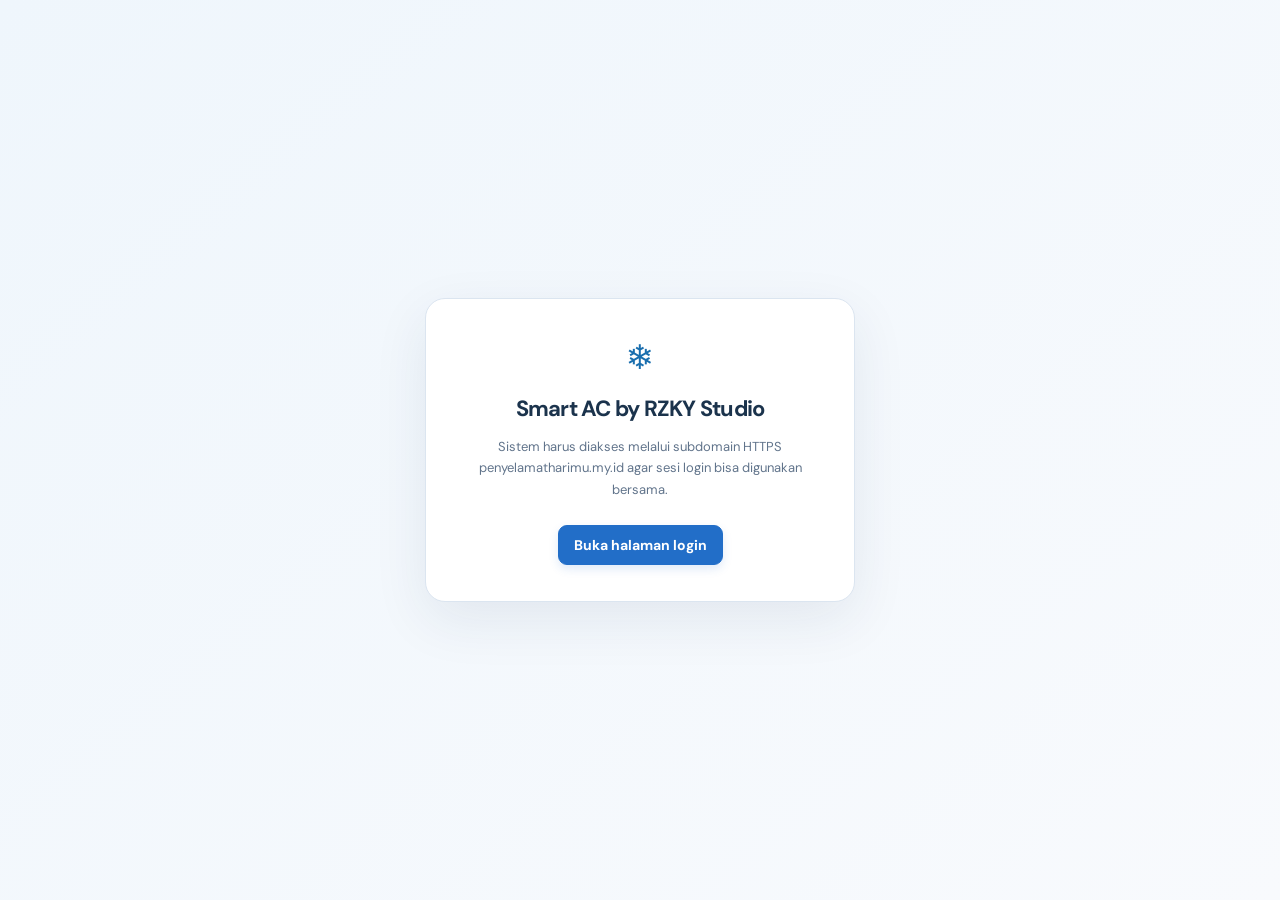
==== commit 56d0eeac: "Add files via upload" ====
--- a/index.html
+++ b/index.html
@@ -9,7 +9,7 @@
   <link rel="stylesheet" href="./style.css" />
 </head>
 <body data-page="dashboard">
-  <div id="app"></div>
+  <div id="app"><div style="padding:12vh 24px;text-align:center;font-family:system-ui;color:#4b6281">Memeriksa sesi Smart AC...</div></div>
   <script src="./config.js"></script>
   <script type="module" src="./app.js"></script>
 </body>
--- a/style.css
+++ b/style.css
@@ -327,3 +327,46 @@
   .remote-body .remote-shell{width:min(365px,100%);}
   .room-insights-grid{grid-template-columns:1fr;}
 }
+
+
+/* PLC Simulator — integrated visual section, same three-site design */
+.plc-panel{margin-top:22px;overflow:hidden}
+.plc-head{display:flex;justify-content:space-between;align-items:flex-start;gap:10px;flex-wrap:wrap;margin-bottom:16px}
+.plc-head h2{margin:4px 0;font-size:19px}
+.plc-head p{margin:0;color:#71839a;font-size:12px}
+.plc-connection{border-radius:100px;background:#f0f3f7;border:1px solid #dfe4eb;color:#64748b;font-size:11px;font-weight:800;padding:7px 11px;letter-spacing:.4px}
+.plc-connection.connected{background:#dcfce7;border-color:#bbf7d0;color:#16703b}
+.plc-unavailable{padding:25px;border:1px dashed #cad5e0;border-radius:12px;color:#64748b;text-align:center}
+.plc-readings{display:grid;grid-template-columns:repeat(4,1fr);gap:10px}
+.plc-reading{border:1px solid #e1e8f0;background:#f8fafc;padding:12px;border-radius:12px;display:flex;flex-direction:column;gap:5px}
+.plc-reading small{color:#64748b;font-size:11px}.plc-reading strong{font-size:22px;color:#12314c}.plc-reading strong.plc-on{color:#13834b}
+.plc-unit-visual{margin:14px 0;padding:18px;background:linear-gradient(135deg,#eaf7fe,#f8fbff);border:1px solid #d8eaf6;border-radius:14px;display:flex;align-items:center;gap:25px;justify-content:center;flex-wrap:wrap}
+.plc-unit-shell{width:200px;height:92px;background:#fff;border:3px solid #d5e1ea;box-shadow:0 8px 12px #092c4117;border-radius:12px;display:flex;justify-content:space-around;align-items:center}
+.plc-unit-led{font:700 27px ui-monospace,monospace;color:#1485ba}.plc-vent{display:flex;flex-direction:column;align-items:center;gap:4px}
+.plc-fan{font-size:38px;color:#529bc3}.plc-fan.spinning{animation:plc-spin 1.25s linear infinite}
+.plc-louver{width:58px;height:7px;background:#7392a8;border-radius:4px;transform-origin:left center}
+.plc-louver.swinging{animation:plc-swing 1.5s ease-in-out infinite alternate}.plc-wind{opacity:0;color:#49a0d3;font-size:25px}
+.plc-wind.blowing{animation:plc-flow 2s ease-in-out infinite}
+.plc-registers{display:grid;grid-template-columns:repeat(3,1fr);gap:7px}
+.plc-registers>div{display:flex;align-items:center;gap:9px;background:#f1f6fb;padding:9px;border-radius:9px;min-width:0}
+.plc-registers code{white-space:nowrap;color:#0b6da3;font-size:11px}.plc-registers span{font-size:11px;color:#6d8093;overflow:hidden;text-overflow:ellipsis}
+.plc-registers strong{margin-left:auto;color:#152f46;font-size:12px}
+.plc-alert{margin:10px 0;padding:10px;background:#fff0ee;border:1px solid #ffc2bd;border-radius:9px;color:#a82323;font-weight:750}
+.plc-note{font-size:11px;color:#76869b;margin:12px 0 0}
+@keyframes plc-spin{to{transform:rotate(360deg)}}@keyframes plc-swing{to{transform:rotate(18deg)}}@keyframes plc-flow{50%{opacity:1;transform:translateX(6px)}}
+@media(max-width:650px){.plc-readings{grid-template-columns:repeat(2,1fr)}.plc-registers{grid-template-columns:1fr}.plc-reading strong{font-size:18px}}
+@media(prefers-reduced-motion:reduce){.plc-fan.spinning,.plc-louver.swinging,.plc-wind.blowing{animation:none;opacity:1}}
+
+/* Pemilih unit PLC Monitoring – konsisten pada Dashboard, HMI, dan Remote */
+.plc-head-controls{display:flex;align-items:center;justify-content:flex-end;gap:12px;flex-wrap:wrap}
+.plc-device-label{display:flex;flex-direction:column;gap:6px;font-size:11px;font-weight:700;color:#536a84;letter-spacing:.025em}
+.plc-unit-select{min-width:230px;max-width:320px;width:100%;font-size:13px;padding:10px 12px;background:#fff;color:#20334d;border:1px solid #d3dfe9;border-radius:10px}
+.plc-unit-select:focus-visible{outline:3px solid rgba(52,145,231,.3);outline-offset:2px;border-color:#3088d9}
+@media(max-width:640px){.plc-head-controls{justify-content:stretch;width:100%}.plc-device-label,.plc-unit-select{width:100%;max-width:none}}
+
+/* SSO: proteksi layar dan pemuatan sesi */
+.access-gate{min-height:100vh;background:linear-gradient(140deg,#eff6fc,#f8fafd);display:grid;place-items:center;padding:24px}
+.access-gate-box{max-width:430px;width:100%;background:white;border:1px solid #dbe5f0;border-radius:20px;padding:36px;text-align:center;box-shadow:0 18px 55px #17365715}
+.access-gate-box .gate-symbol{font-size:34px;color:#196eae;display:block;margin-bottom:14px}
+.access-gate-box h1{font-size:22px;margin:0 0 13px}.access-gate-box p{font-size:13px;color:#61748b;line-height:1.65}
+.access-gate-box .btn{display:inline-flex;margin-top:12px}
